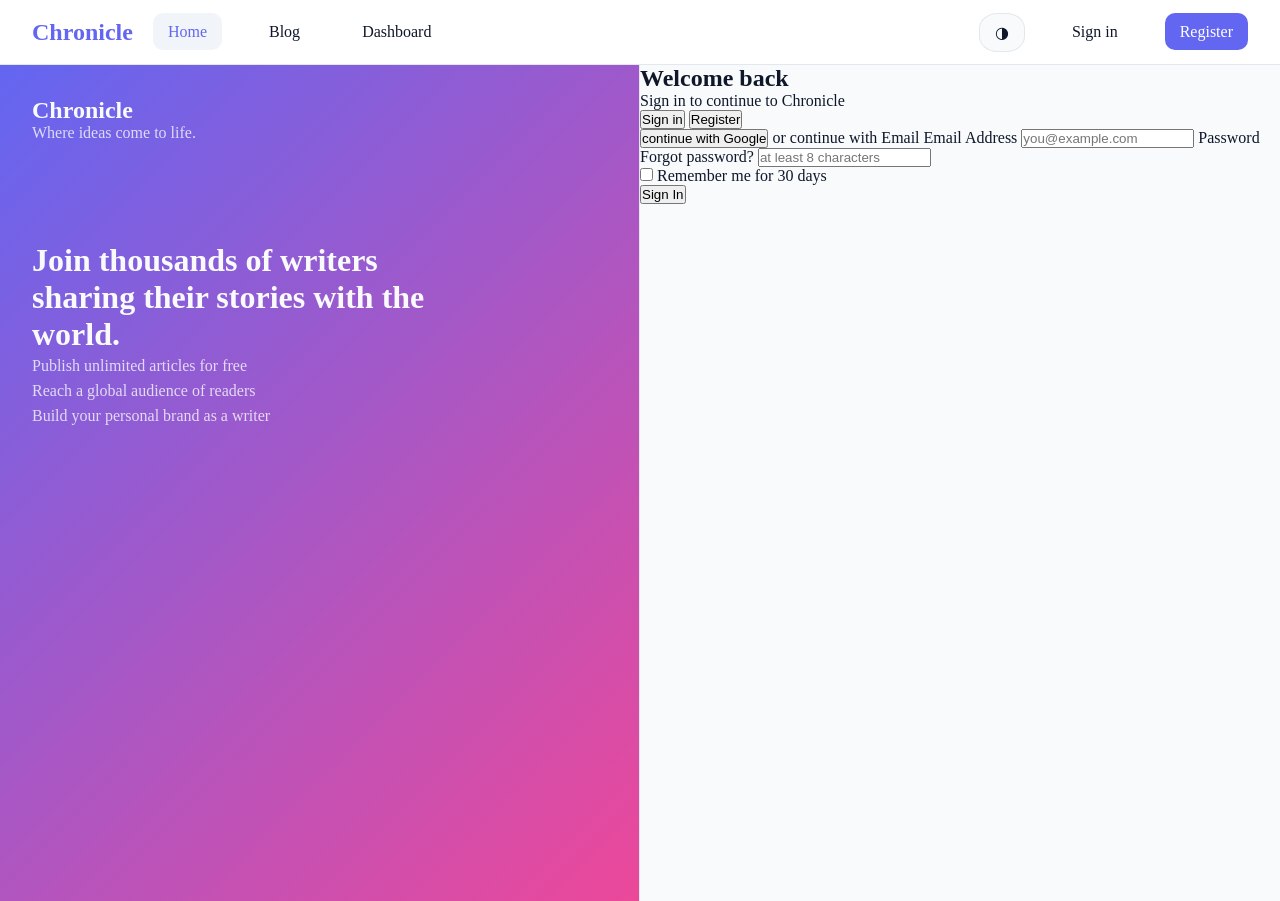
==== register.html @ 9ddd6edb "(register_page) add features for register" ====
<!DOCTYPE html>
<html lang="en" data-theme="light">
    <head>
        <meta charset="UTF-8">
        <meta name="viewport" content="width=device-width, initial-scale=1.0">
        <title>Chronicle</title>
        <link rel="stylesheet" href="./css/style.css">
    </head> 
    <body>
        <header class="header">
            <h2>Chronicle</h2>
            <nav class="nav">
                <a href="#" id="menu-toggle">☰</a>
                <ul class="nav-links1">
                    <li><a href="#" class="curent-page">Home</a></li>
                    <li><a href="#">Blog</a></li>
                    <li><a href="#">Dashboard</a></li>
                    <li><a href="./register.html" class="register">Register</a></li>
                </ul>
                <ul class="nav-links2">
                    <li><a href="#" id="theme-toggle">◑</a></li>
                    <li><a href="#">Sign in</a></li>
                    <li><a href="./register.html" class="register">Register</a></li>
                </ul>
            </nav>
        </header>
        <main class="main-content-register">
            <section class="register-side-info">
                <h1>Chronicle</h1>
                <span>Where ideas come to life.</span>
                <div class="text-container">
                    <h2>Join thousands of writers sharing their stories with the world.</h2>
                    <div class="span-container">
                        <span>Publish unlimited articles for free</span>
                        <span>Reach a global audience of readers</span>
                        <span>Build your personal brand as a writer</span>
                    </div>
                </div>
            </section>
            <section class="register-container">
                <h2 id="signin-title" >Welcome back</h2>
                <h2 id="register-title" class="hidden">Create your account</h2>
                <h2 id="reset-password" class="hidden">Reset Password</h2>
                <span id="signin-span" >Sign in to continue to Chronicle</span>
                <span id="register-span" class="hidden">Start writing and sharing today</span>
                <span id="reset-span"  class="hidden">Enter your email and we will send you instructions to reset your password.</span>
                <div class="auth-tabs">
                    <button class="tab active" id="signin-tab">Sign in</button>
                    <button class="tab" id="register-tab">Register</button>
                </div>
                <form id="signin-form">
                    <button type="button">continue with Google</button>
                    <span>or continue with Email</span>
                    <label for="email-signin">Email Address</label>
                    <input type="email" id="email-signin" placeholder="you@example.com" required>
                    <label for="password-signin">Password</label>
                    <a class="forgotpass">Forgot password?</a>
                    <input type="password" id="password-signin" placeholder="at least 8 characters" required>
                     <div class="checkbox-container">
                        <input type="checkbox" id="remember">
                        <label for="remember">Remember me for 30 days</label>
                    </div>
                    <button type="submit">Sign In</button>
                </form>
                <form id="register-form" class="hidden">
                    <button type="button">continue with Google</button>
                    <span>or continue with Email</span>
                    <label for="fullName">Full Name</label>
                    <input type="text" id="fullName" placeholder="John Doe" required>
                    <label for="email">Email Address</label>
                    <input type="email" id="email" placeholder="you@example.com" required>
                    <label for="password">Password</label>
                    <input type="password" id="password" placeholder="at least 8 characters" required>
                    <label for="confPassword">Confirm Password</label>
                    <input type="password" id="confPassword" placeholder="Repeat your password" required>
                    <div class="checkbox-container">
                        <input type="checkbox" id="terms" required>
                        <label for="terms">I agree to the <a href="#">Terms of Service</a> and <a href="#">Privacy Policy</a></label>
                    </div>
                    <button type="submit">Create Account</button>
                </form>
                 <form id="reset-form" class="hidden">
                    <label for="reset">Email Address</label>
                    <input type="email" id="reset" placeholder="you@example.com" required>
                    <button type="submit">Send Reset Link</button>
                    <span><a class="back-to-login active">back to login</a></span>
                 </form>
            </section>
        </main>



        <script src="./js/main.js"></script>
    </body>
</html>
---- css/style.css ----
:root {
  --color-bg-light: #ffffff;
  --color-bg-dark:#0f172a;
  --color-surface-light:#f8fafc;
  --color-surface-dark:#1e1b4b;
  --color-bg-hover-light:#f1f5f9;
  --color-bg-hover-dark:#334155;
  --color-accent-light:#6366f1;
  --color-accent-dark:#818cf8;
  --color-article-light:#eef2ff;
  --color-article-dark: #1e293b;
  --color-text-light:#0f172a;
  --color-text-dark:#f8fafc;
  --color-border-light:#e2e8f0;
  --color-border-dark:#334155;
  --color-bg: var(--color-bg-light);
  --color-surface: var(--color-surface-light);
  --color-bg-hover: var(--color-bg-hover-light);
  --color-article: var(--color-article-light);
  --color-text: var(--color-text-light);
  --color-border: var(--color-border-light);
  --color-accent: var(--color-accent-light);
}

[data-theme=dark] {
  --color-bg: var(--color-bg-dark);
  --color-surface: var(--color-surface-dark);
  --color-bg-hover: var(--color-bg-hover-dark);
  --color-article: var(--color-article-dark);
  --color-text: var(--color-text-dark);
  --color-border: var(--color-border-dark);
  --color-accent: var(--color-accent-dark);
}

body {
  color: var(--color-text);
}

.header {
  display: flex;
  height: 4rem;
  flex-direction: row;
  align-items: center;
  justify-content: space-between;
  background-color: var(--color-bg);
  border-bottom: var(--color-border) 1px solid;
  padding: 0 2rem;
}
.header h2 {
  padding-right: 20px;
  color: var(--color-accent);
}

.nav {
  display: flex;
  flex-direction: row;
  justify-content: space-between;
  flex-wrap: wrap;
  flex: 1;
}
.nav .nav-links1 .register {
  display: none;
}

#menu-toggle {
  display: none;
  text-decoration: none;
  color: var(--color-text);
  font-size: 24px;
  border: var(--color-border) 1px solid;
  border-radius: 8px;
  padding: 5px 10px;
  background-color: var(--color-surface);
}

.nav ul {
  display: flex;
  gap: 2rem;
}

.nav ul li {
  list-style: none;
}
.nav ul li a {
  text-decoration: none;
  color: var(--color-text);
  padding: 10px 15px;
  border-radius: 10px;
}
.nav ul li .curent-page {
  background-color: var(--color-bg-hover);
  color: var(--color-accent);
}
.nav ul li .register {
  background-color: var(--color-accent);
  color: white;
}
.nav ul li #theme-toggle {
  border-radius: 40%;
  background-color: var(--color-surface);
  border: var(--color-border) 1px solid;
}

.nav ul li a:hover {
  background-color: var(--color-bg-hover);
  color: var(--color-accent);
}

@media (max-width: 810px) {
  .nav-links2 li a {
    display: none;
  }
  #theme-toggle {
    display: block;
  }
  #menu-toggle {
    display: block;
    position: absolute;
    top: 10px;
    right: 20px;
  }
  .header {
    position: relative;
  }
  .nav {
    justify-content: flex-end;
  }
  .nav .nav-links1 {
    display: none;
  }
  .nav.open .nav-links1 {
    display: flex;
    justify-content: center;
    align-items: center;
    flex-direction: column;
    position: absolute;
    top: 100%;
    left: 0;
    width: 100%;
    background-color: var(--color-bg);
    border-bottom: var(--color-border) 1px solid;
    padding: 1rem;
    gap: 0.5rem;
    z-index: 100;
  }
  .nav.open .nav-links1 li {
    border-bottom: var(--color-border) 1px solid;
    width: 100%;
    padding: 10px 0;
  }
  .nav.open .nav-links1 .register {
    display: flex;
    justify-content: center;
    align-items: center;
  }
  .nav.open .nav-links1 .curent-page {
    background-color: transparent;
    color: var(--color-text);
  }
}
.main-content, .footer {
  background-color: var(--color-surface);
}

.main-content {
  padding-bottom: 4rem;
}

.main-content .discover {
  display: flex;
  flex-direction: column;
  align-items: center;
  justify-content: center;
  text-align: center;
  padding: 4rem 2rem;
  gap: 1rem;
  padding: 0 2rem;
}
.main-content .discover .stats-container {
  display: flex;
  flex-direction: row;
  gap: 15px;
}
.main-content .discover .span-nums {
  font-weight: 700;
  color: #0f172a;
  font-size: 26px;
}
.main-content .discover .span-stats {
  display: block;
  color: #94a3b8;
  font-size: 13px;
}
.main-content .discover h1 {
  font-size: 54px;
  font-weight: 700;
  color: #0f172a;
}
.main-content .discover h1 span {
  display: block;
  color: var(--color-accent);
}
.main-content .discover p {
  font-size: 18px;
  max-width: 400px;
}
.main-content .discover .home-buttons {
  display: flex;
  gap: 10px;
}
.main-content .discover .home-buttons button {
  padding: 12px 28px;
  border-radius: 8px;
  border: none;
  cursor: pointer;
}
.main-content .discover .home-buttons .btn1 {
  background-color: var(--color-accent);
  color: white;
  transition: transform 0.2s ease, box-shadow 0.2s ease;
}
.main-content .discover .home-buttons .btn1:hover {
  transform: translateY(-2px);
  box-shadow: 0 4px 8px rgba(0, 0, 0, 0.2);
}
.main-content .discover .home-buttons .btn2 {
  background-color: var(--color-surface);
  border: 1px solid var(--color-border);
  color: var(--color-text);
}
.main-content .discover .home-buttons .btn2:hover {
  background-color: var(--color-bg-hover);
}

.featured-stories .featured-header {
  display: flex;
  flex-direction: row;
  justify-content: space-between;
  align-items: center;
  padding: 2rem;
  margin-bottom: 5px;
}
.featured-stories .featured-header a {
  text-decoration: none;
  color: var(--color-accent);
  padding-right: 5px;
}

.featured-stories-container {
  display: grid;
  grid-template-columns: 1fr 1fr 1fr;
  grid-template-rows: 1fr 1fr;
  gap: 20px;
  max-height: 100%;
  padding-bottom: 5rem;
  padding: 0 2rem;
}
.featured-stories-container article {
  position: relative;
  border-radius: 12px;
  border: #e2e8f0 1px solid;
  overflow: hidden;
  background-color: var(--color-bg-light);
  background-color: var(--color-article);
  border: var(--color-border) 1px solid;
}
.featured-stories-container article:hover {
  box-shadow: 0 10px 12px rgba(0, 0, 0, 0.2);
  transform: scale(1.02);
}
.featured-stories-container .featured-story1 {
  grid-column: 1/3;
  grid-row: 1/3;
}
.featured-stories-container .featured-story1 img {
  width: 100%;
  height: 60%;
  object-fit: cover;
  z-index: 0;
}
.featured-stories-container .featured-story1 .image-span {
  position: absolute;
  top: 20px;
  left: 15px;
  color: #4338ca;
  background-color: #eef2ff;
  padding: 5px 10px;
  border-radius: 20px;
  font-size: 12px;
  z-index: 1;
}
.featured-stories-container .featured-story1 .featured-stories-article1-info {
  max-height: 100%;
  padding: 20px;
}
.featured-stories-container .featured-story1 .featured-stories-article1-info h2 {
  padding: 20px 0;
}
.featured-stories-container .featured-story1 .featured-stories-article1-info p {
  color: #475569;
  padding-bottom: 5px;
}
.featured-stories-container .featured-story2, .featured-stories-container .featured-story3 {
  display: flex;
  flex-direction: row;
  padding-left: 20px;
  gap: 5px;
  align-items: center;
}
.featured-stories-container .featured-story2 img, .featured-stories-container .featured-story3 img {
  width: 100px;
  height: 100px;
  border-radius: 8px;
}
.featured-stories-container .featured-story2 span, .featured-stories-container .featured-story3 span {
  padding: 0 20px;
}
.featured-stories-container .featured-story2 h4, .featured-stories-container .featured-story3 h4 {
  padding: 0 20px;
}

@media (max-width: 810px) {
  .featured-stories-container {
    display: flex;
    flex-direction: column;
    gap: 20px;
  }
  .featured-stories-container article {
    width: 100%;
  }
}
.image-span2 {
  display: inline-block;
  padding: 5px 10px;
  border-radius: 20px;
  color: #4338ca;
  background-color: #eef2ff;
  margin: 5px;
}

.browse {
  display: flex;
  flex-direction: column;
  justify-content: center;
  height: 200px;
  background-color: var(--color-article);
  border: var(--color-border) 1px solid;
  margin-top: 3rem;
  margin-bottom: 3rem;
  text-align: center;
}
.browse h2 {
  padding-bottom: 10px;
}
.browse .browse-container {
  display: flex;
  justify-content: center;
  align-items: center;
  gap: 20px;
}
.browse article {
  display: flex;
  justify-content: center;
  align-items: center;
  flex-direction: column;
  gap: 10px;
  width: 150px;
  height: 120px;
  align-content: center;
  background-color: var(--color-article);
  border-radius: 12px;
  border: var(--color-border) 1px solid;
}
.browse article span {
  font-size: 12px;
  opacity: 0.7;
}
.browse article .icon1 {
  display: flex;
  justify-content: center;
  align-items: center;
  width: 40px;
  height: 40px;
  border-radius: 10px;
  background-color: rgba(139, 92, 246, 0.1254901961);
}
.browse article .icon1 div {
  position: relative;
  width: 15px;
  height: 15px;
  background-color: #8b5cf6;
  border-radius: 50%;
}
.browse article .icon2 {
  display: flex;
  justify-content: center;
  align-items: center;
  width: 40px;
  height: 40px;
  border-radius: 10px;
  background-color: rgba(99, 102, 241, 0.1254901961);
}
.browse article .icon2 div {
  position: relative;
  width: 15px;
  height: 15px;
  background-color: var(--color-accent);
  border-radius: 50%;
}
.browse article .icon3 {
  display: flex;
  justify-content: center;
  align-items: center;
  width: 40px;
  height: 40px;
  border-radius: 10px;
  background-color: rgba(14, 165, 233, 0.1254901961);
}
.browse article .icon3 div {
  position: relative;
  width: 15px;
  height: 15px;
  background-color: #0ea5e9;
  border-radius: 50%;
}
.browse article .icon4 {
  display: flex;
  justify-content: center;
  align-items: center;
  width: 40px;
  height: 40px;
  border-radius: 10px;
  background-color: rgba(16, 185, 129, 0.1254901961);
}
.browse article .icon4 div {
  position: relative;
  width: 15px;
  height: 15px;
  background-color: #10b981;
  border-radius: 50%;
}
.browse article .icon5 {
  display: flex;
  justify-content: center;
  align-items: center;
  width: 40px;
  height: 40px;
  border-radius: 10px;
  background-color: rgba(245, 158, 11, 0.1254901961);
}
.browse article .icon5 div {
  position: relative;
  width: 15px;
  height: 15px;
  background-color: #f59e0b;
  border-radius: 50%;
}
.browse article .icon6 {
  display: flex;
  justify-content: center;
  align-items: center;
  width: 40px;
  height: 40px;
  border-radius: 10px;
  background-color: rgba(236, 72, 153, 0.1254901961);
}
.browse article .icon6 div {
  position: relative;
  width: 15px;
  height: 15px;
  background-color: #ec4899;
  border-radius: 50%;
}
.browse article:hover {
  box-shadow: 0 10px 12px rgba(0, 0, 0, 0.2);
  transform: scale(1.05);
}

@media (max-width: 810px) {
  .browse {
    height: auto;
    background-color: transparent;
    padding-bottom: 10px;
    overflow-x: auto;
    flex-wrap: nowrap;
    justify-content: flex-start;
  }
  .browse h2 {
    align-self: flex-start;
    padding: 1rem 2rem;
  }
  .browse-container article {
    width: auto;
    height: auto;
    padding: 10px;
  }
  .browse-container article [class^=icon] {
    display: none;
  }
  .browse-container article span {
    display: none;
  }
}
.recent-articles {
  padding: 0 2rem;
  display: grid;
  grid-template-columns: 1fr 1fr 1fr;
  gap: 10px;
  max-height: 300px;
}
.recent-articles article {
  position: relative;
  border-radius: 12px;
  border: #e2e8f0 1px solid;
  overflow: hidden;
  background-color: var(--color-bg-light);
  display: flex;
  flex-direction: column;
  gap: 5px;
  background-color: var(--color-article);
  border: var(--color-border) 1px solid;
}
.recent-articles article img {
  height: 60%;
  width: 100%;
  object-fit: cover;
}
.recent-articles article .time-span {
  display: flex;
  border-radius: 40%;
  background-color: var(--color-border);
  font-size: 14px;
  padding: 0 5px;
  align-items: center;
  max-height: 30px;
}
.recent-articles article .span-container {
  display: flex;
  flex-direction: row;
  gap: 10px;
}
.recent-articles article:hover {
  box-shadow: 0 10px 12px rgba(0, 0, 0, 0.2);
  transform: scale(1.02);
}

@media (max-width: 810px) {
  .recent-articles {
    display: none;
  }
}
.stay-in-the-loop {
  display: flex;
  justify-content: center;
  align-items: center;
  flex-direction: column;
  gap: 10px;
  height: 300px;
  background-color: var(--color-accent);
  color: white;
  margin-top: 50px;
}
.stay-in-the-loop p {
  opacity: 0.8;
}
.stay-in-the-loop form {
  display: flex;
  gap: 10px;
  justify-content: center;
}
.stay-in-the-loop form input {
  padding: 14px 16px;
  width: 300px;
  border: none;
  border-radius: 10px;
  outline: none;
  background-color: #e5e7eb;
}
.stay-in-the-loop form button {
  padding: 14px 20px;
  border: none;
  border-radius: 10px;
  background-color: white;
  color: var(--color-accent);
  font-weight: 600;
  cursor: pointer;
  transition: all 0.2s ease;
}
.stay-in-the-loop form button:hover {
  transform: translateY(-2px);
  box-shadow: 0 6px 12px rgba(0, 0, 0, 0.15);
}
.stay-in-the-loop #errorMsg {
  position: relative;
  color: black;
  padding: 5px 10px;
  transform: translate(-60px, -8px);
}

@keyframes fadeIn {
  from {
    opacity: 0;
  }
  to {
    opacity: 1;
  }
}
@media (max-width: 810px) {
  .stay-in-the-loop {
    border-radius: 15px;
    margin: 2rem;
  }
  .stay-in-the-loop form {
    display: flex;
    flex-direction: column;
    gap: 10px;
  }
}
.footer {
  padding: 2rem 2rem 0 2rem;
  background-color: var(--color-article);
}
.footer .footer-top {
  display: flex;
  flex-direction: row;
  justify-content: space-between;
}
.footer h2 {
  color: var(--color-accent);
}
.footer section {
  display: flex;
  flex-direction: column;
  gap: 10px;
}
.footer .icon-container {
  display: flex;
  flex-direction: row;
  gap: 10px;
}
.footer .footer-bottom {
  display: flex;
  border-top: lightgray 1px solid;
  margin-top: 20px;
  height: 50px;
  align-items: center;
  justify-content: space-between;
}
.footer span {
  opacity: 0.6;
}
.footer span a {
  text-decoration: none;
  color: var(--color-text);
}

@media (max-width: 810px) {
  .footer {
    display: none;
  }
}
.mobile-nav {
  display: none;
  position: fixed;
  bottom: 0;
  left: 0;
  width: 100%;
  background-color: var(--color-surface);
  border-top: var(--color-border) 1px solid;
  padding: 10px 0;
  justify-content: space-around;
  border-top: var(--color-border) 1px solid;
}
.mobile-nav a {
  text-decoration: none;
  display: flex;
  flex-direction: column;
  align-items: center;
  gap: 5px;
}
.mobile-nav a span {
  color: var(--color-text);
  opacity: 0.7;
  font-size: 24px;
}
.mobile-nav a .span-text {
  font-size: 18px;
}
.mobile-nav .active span {
  color: var(--color-accent);
  opacity: 1;
}

@media (max-width: 810px) {
  .mobile-nav {
    display: flex;
  }
}
.main-content-register {
  background-color: var(--color-surface);
  display: grid;
  grid-template-columns: 1fr 1fr;
  height: calc(100vh - 4rem);
}

.register-side-info {
  border-right: var(--color-border) 1px solid;
  background: linear-gradient(135deg, #6366f1, #ec4899);
  color: var(--color-text-dark);
  padding: 2rem;
}
.register-side-info span {
  opacity: 0.8;
  font-size: 16px;
}
.register-side-info .text-container {
  position: relative;
  top: 100px;
  width: 450px;
}
.register-side-info h2 {
  font-size: 32px;
}
.register-side-info .span-container {
  display: flex;
  flex-direction: column;
  line-height: 25px;
}

.register-container {
  color: var(--color-text);
}
.register-container .hidden {
  display: none;
}

* {
  padding: 0;
  margin: 0;
}

/*# sourceMappingURL=style.css.map */
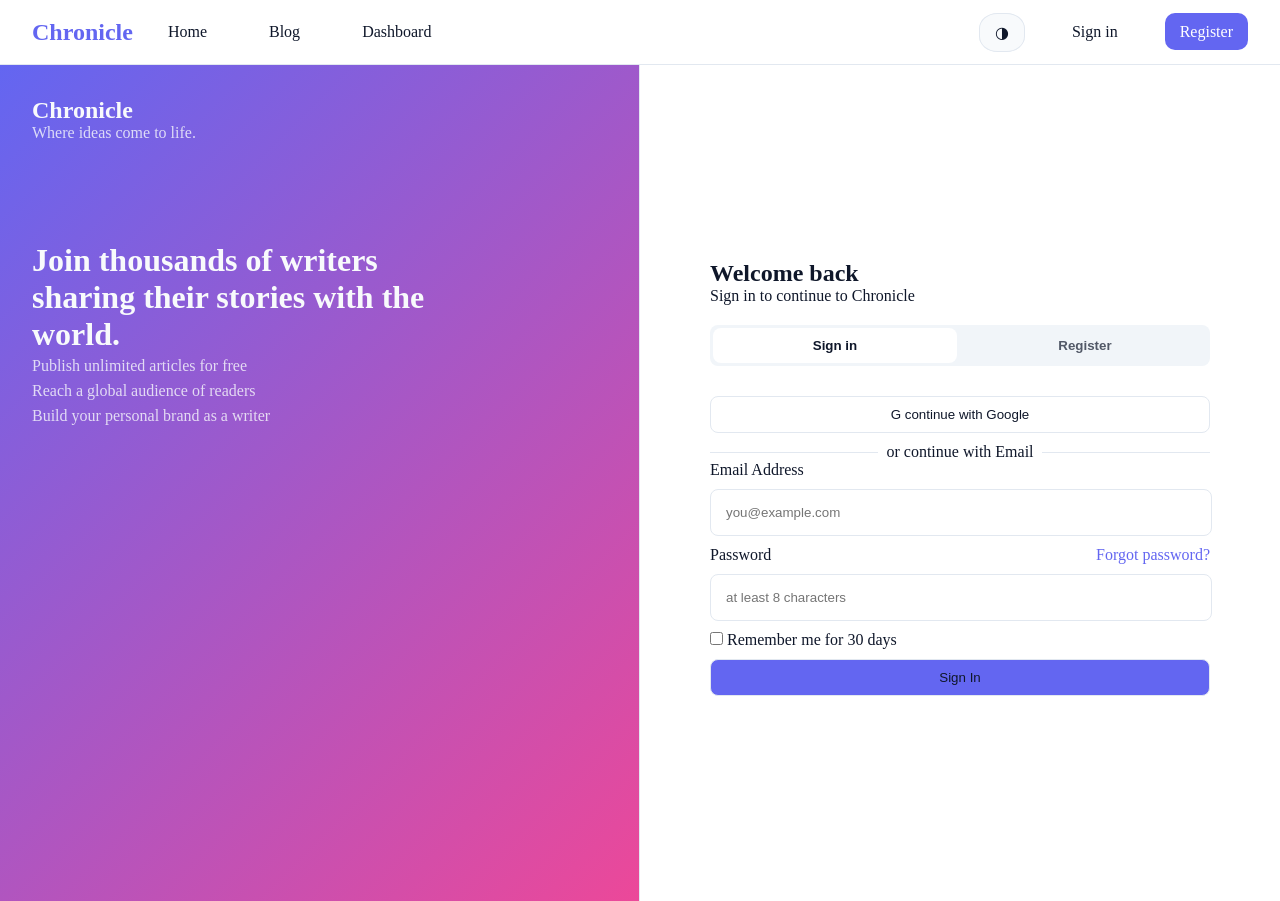
==== commit b86c021b: "(register_page) add register desktop features" ====
--- a/register.html
+++ b/register.html
@@ -12,7 +12,7 @@
             <nav class="nav">
                 <a href="#" id="menu-toggle">☰</a>
                 <ul class="nav-links1">
-                    <li><a href="#" class="curent-page">Home</a></li>
+                    <li><a href="./index.html">Home</a></li>
                     <li><a href="#">Blog</a></li>
                     <li><a href="#">Dashboard</a></li>
                     <li><a href="./register.html" class="register">Register</a></li>
@@ -38,53 +38,55 @@
                 </div>
             </section>
             <section class="register-container">
-                <h2 id="signin-title" >Welcome back</h2>
-                <h2 id="register-title" class="hidden">Create your account</h2>
-                <h2 id="reset-password" class="hidden">Reset Password</h2>
-                <span id="signin-span" >Sign in to continue to Chronicle</span>
-                <span id="register-span" class="hidden">Start writing and sharing today</span>
-                <span id="reset-span"  class="hidden">Enter your email and we will send you instructions to reset your password.</span>
-                <div class="auth-tabs">
-                    <button class="tab active" id="signin-tab">Sign in</button>
-                    <button class="tab" id="register-tab">Register</button>
-                </div>
-                <form id="signin-form">
-                    <button type="button">continue with Google</button>
-                    <span>or continue with Email</span>
-                    <label for="email-signin">Email Address</label>
-                    <input type="email" id="email-signin" placeholder="you@example.com" required>
-                    <label for="password-signin">Password</label>
-                    <a class="forgotpass">Forgot password?</a>
-                    <input type="password" id="password-signin" placeholder="at least 8 characters" required>
-                     <div class="checkbox-container">
-                        <input type="checkbox" id="remember">
-                        <label for="remember">Remember me for 30 days</label>
+                <div class="forms-container">
+                    <h2 id="signin-title" >Welcome back</h2>
+                    <h2 id="register-title" class="hidden">Create your account</h2>
+                    <h2 id="reset-password" class="hidden">Reset Password</h2>
+                    <span id="signin-span" >Sign in to continue to Chronicle</span>
+                    <span id="register-span" class="hidden">Start writing and sharing today</span>
+                    <span id="reset-span"  class="hidden">Enter your email and we will send you instructions to reset your password.</span>
+                    <div class="auth-tabs">
+                        <button class="tab active" id="signin-tab">Sign in</button>
+                        <button class="tab" id="register-tab">Register</button>
                     </div>
-                    <button type="submit">Sign In</button>
-                </form>
-                <form id="register-form" class="hidden">
-                    <button type="button">continue with Google</button>
-                    <span>or continue with Email</span>
-                    <label for="fullName">Full Name</label>
-                    <input type="text" id="fullName" placeholder="John Doe" required>
-                    <label for="email">Email Address</label>
-                    <input type="email" id="email" placeholder="you@example.com" required>
-                    <label for="password">Password</label>
-                    <input type="password" id="password" placeholder="at least 8 characters" required>
-                    <label for="confPassword">Confirm Password</label>
-                    <input type="password" id="confPassword" placeholder="Repeat your password" required>
-                    <div class="checkbox-container">
-                        <input type="checkbox" id="terms" required>
-                        <label for="terms">I agree to the <a href="#">Terms of Service</a> and <a href="#">Privacy Policy</a></label>
-                    </div>
-                    <button type="submit">Create Account</button>
-                </form>
-                 <form id="reset-form" class="hidden">
-                    <label for="reset">Email Address</label>
-                    <input type="email" id="reset" placeholder="you@example.com" required>
-                    <button type="submit">Send Reset Link</button>
-                    <span><a class="back-to-login active">back to login</a></span>
-                 </form>
+                    <button type="button" class="google">G continue with Google</button>
+                    <span class="google-span">or continue with Email</span>
+                        <form id="signin-form">
+                            <label for="email-signin">Email Address</label>
+                            <input type="email" id="email-signin" placeholder="you@example.com" required>
+                            <div class="label-row">
+                                <label for="password-signin">Password</label>
+                                <a class="forgotpass">Forgot password?</a>
+                            </div>
+                            <input type="password" id="password-signin" placeholder="at least 8 characters" required>
+                            <div class="checkbox-container">
+                                <input type="checkbox" id="remember">
+                                <span>Remember me for 30 days</span>
+                            </div>
+                            <button type="submit" class="signin-btn">Sign In</button>
+                        </form>
+                        <form id="register-form" class="hidden">
+                            <label for="fullName">Full Name</label>
+                            <input type="text" id="fullName" placeholder="John Doe" required>
+                            <label for="email">Email Address</label>
+                            <input type="email" id="email" placeholder="you@example.com" required>
+                            <label for="password">Password</label>
+                            <input type="password" id="password" placeholder="at least 8 characters" required>
+                            <label for="confPassword">Confirm Password</label>
+                            <input type="password" id="confPassword" placeholder="Repeat your password" required>
+                            <div class="checkbox-container">
+                                <input type="checkbox" id="terms" required>
+                                <label for="terms">I agree to the <a href="#">Terms of Service</a> and <a href="#">Privacy Policy</a></label>
+                            </div>
+                            <button type="submit" class="signup-btn">Create Account</button>
+                        </form>
+                        <form id="reset-form" class="hidden">
+                            <label for="reset">Email Address</label>
+                            <input type="email" id="reset" placeholder="you@example.com" required>
+                            <button type="submit" class="reset-link">Send Reset Link</button>
+                            <span><a class="back-to-login active">back to login</a></span>
+                        </form>
+                 </div>
             </section>
         </main>
 
--- a/css/style.css
+++ b/css/style.css
@@ -728,10 +728,107 @@
 }
 
 .register-container {
-  color: var(--color-text);
+  display: flex;
+  justify-content: center;
+  align-items: center;
+  color: var(--color-text);
+  background-color: var(--color-bg);
 }
 .register-container .hidden {
-  display: none;
+  display: none !important;
+}
+.register-container .auth-tabs {
+  width: 500px;
+  display: grid;
+  grid-template-columns: 1fr 1fr;
+  background-color: var(--color-bg-hover);
+  border-radius: 8px;
+  margin: 20px 0;
+}
+.register-container .auth-tabs .tab {
+  cursor: pointer;
+  padding: 10px 15px;
+  border: none;
+  background-color: var(--color-bg-hover);
+  color: var(--color-text);
+  opacity: 0.7;
+  margin: 3px;
+  font-weight: 700;
+}
+.register-container .auth-tabs .active {
+  background-color: var(--color-bg);
+  border-radius: 8px;
+  opacity: 1;
+}
+.register-container .google {
+  cursor: pointer;
+  width: 500px;
+  padding: 10px 15px;
+  background-color: var(--color-bg);
+  color: var(--color-text);
+  border-radius: 8px;
+  border: var(--color-border) 1px solid;
+  margin: 10px 0;
+}
+.register-container .google-span {
+  display: flex;
+  align-items: center;
+  gap: 8px;
+}
+.register-container .google-span::before, .register-container .google-span::after {
+  content: "";
+  flex: 1;
+  height: 1px;
+  background-color: var(--color-border);
+}
+.register-container label {
+  display: block;
+}
+.register-container label[for=terms] {
+  display: inline;
+}
+.register-container label[for=terms] a {
+  text-decoration: none;
+  color: var(--color-accent);
+}
+.register-container #email-signin, .register-container #password-signin, .register-container #fullName, .register-container #email,
+.register-container #password, .register-container #confPassword, .register-container #reset {
+  width: 470px;
+  padding: 15px;
+  background-color: var(--color-bg);
+  color: var(--color-text);
+  border-radius: 8px;
+  border: var(--color-border) 1px solid;
+  margin: 10px 0;
+}
+.register-container .forms-container {
+  width: 500px;
+}
+.register-container .label-row {
+  display: flex;
+  flex-direction: row;
+  justify-content: space-between;
+}
+.register-container .forgotpass {
+  color: var(--color-accent);
+  cursor: pointer;
+}
+.register-container .signin-btn, .register-container .signup-btn, .register-container .reset-link {
+  cursor: pointer;
+  width: 500px;
+  padding: 10px 20px;
+  background-color: var(--color-accent);
+  color: var(--color-text);
+  border-radius: 8px;
+  border: var(--color-border) 1px solid;
+  margin: 10px 0;
+}
+.register-container .back-to-login {
+  position: absolute;
+  top: 35%;
+  right: 40%;
+  cursor: pointer;
+  color: var(--color-accent);
 }
 
 * {
